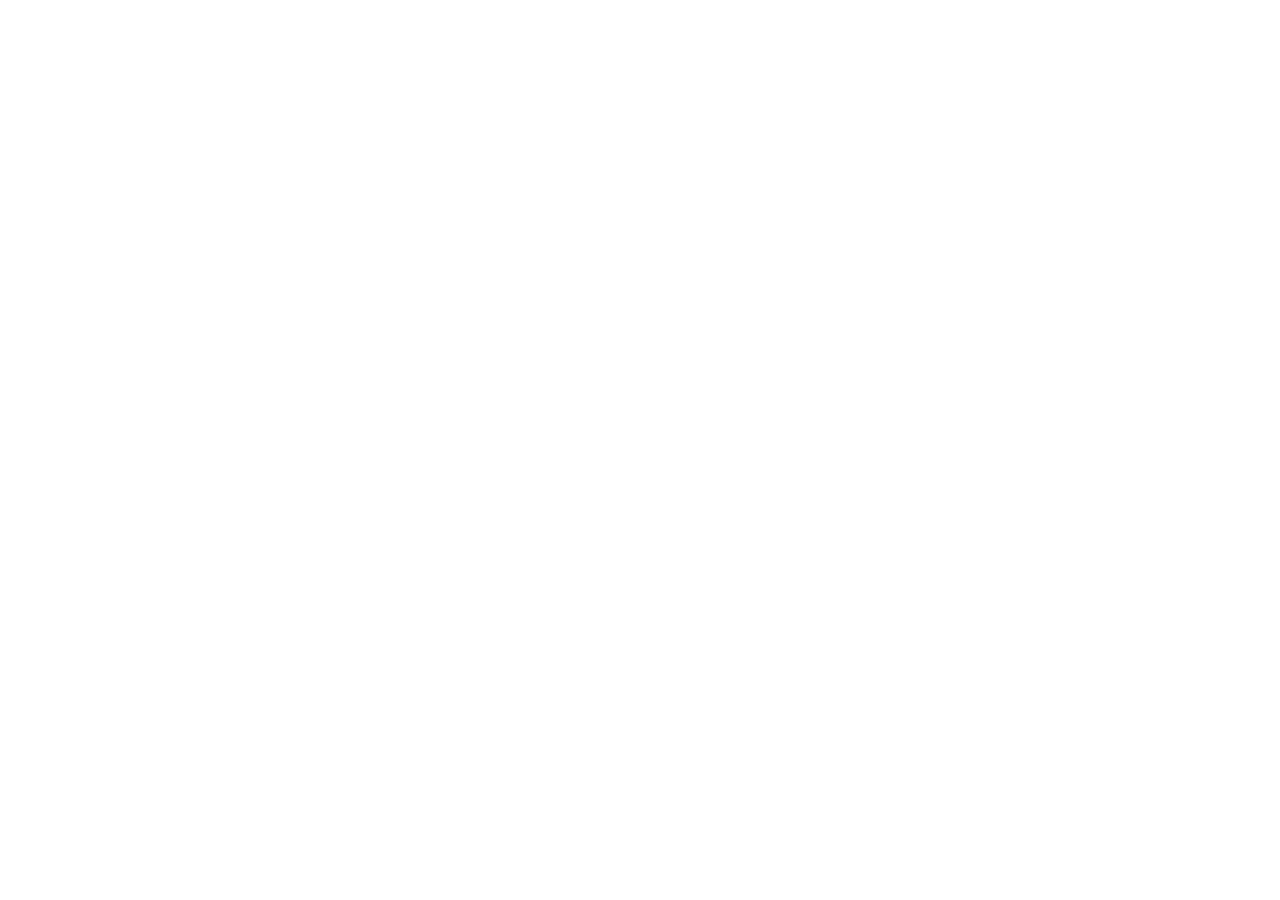
==== src/main/resources/META-INF/resources/index.html @ 648293f1 "✨ feat: Adicionando estrutura de arquivos do front-end" ====
<!DOCTYPE html>
<html lang="pt-BR">
<head>
    <meta charset="UTF-8">
    <meta name="viewport" content="width=device-width, initial-scale=1.0">
    <title>Ninju - Login</title>
    <link rel="stylesheet" href="css/global.css">
    <link rel="stylesheet" href="css/login.css">
</head>
<body>

    <!-- TODO: formulário de login (email + senha) -->

    <script src="js/auth.js"></script>
    <script src="js/login.js"></script>
</body>
</html>
---- src/main/resources/META-INF/resources/css/global.css ----
/* Estilos globais — aplicados em todas as páginas */

/* TODO: reset, fontes, cores da marca, layout base, navbar, botões, tabelas */
---- src/main/resources/META-INF/resources/css/login.css ----
/* Estilos exclusivos da tela de login */

/* TODO: centralizar formulário, estilizar campos e botão de entrar */
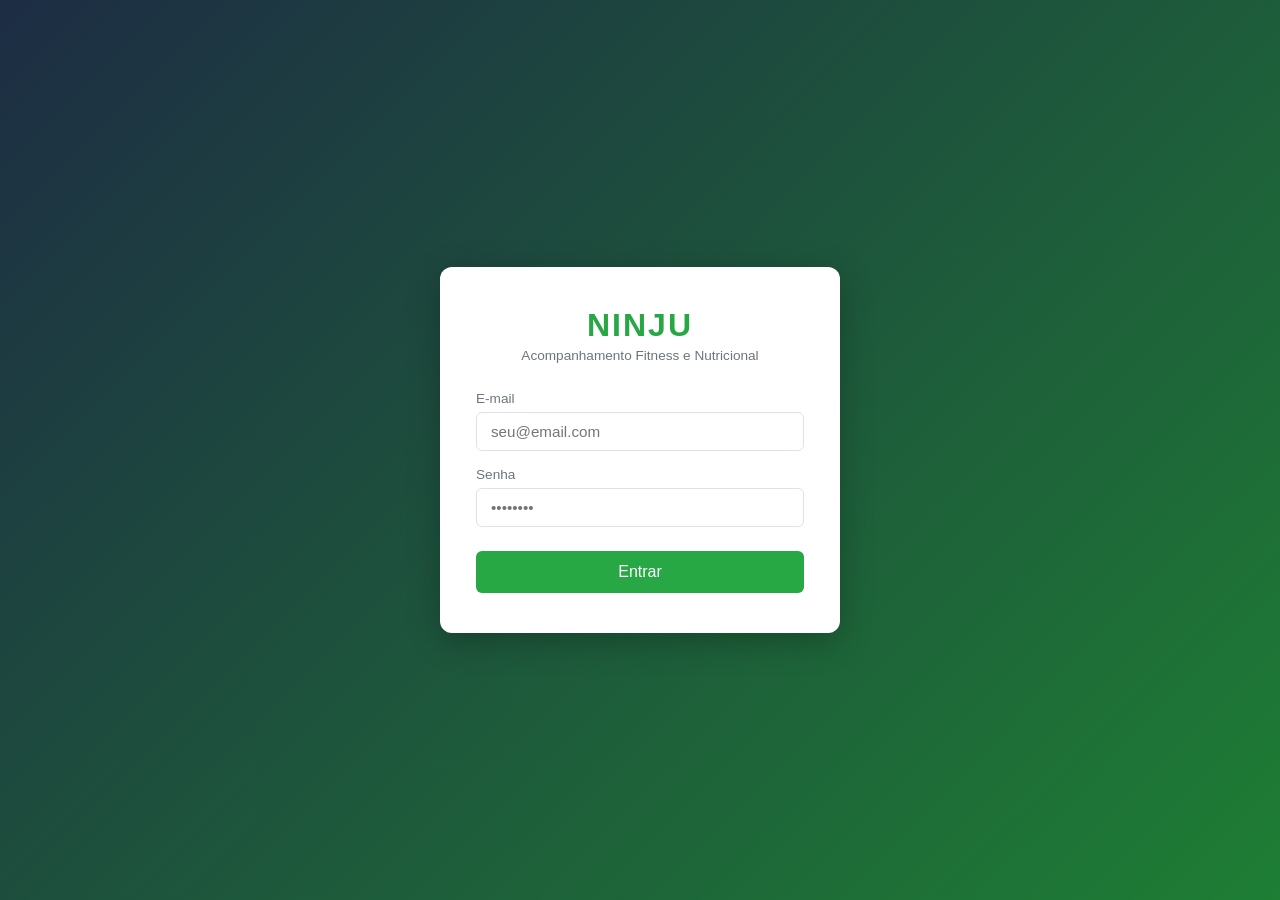
==== commit cd54f1bb: "✨ feat: Implementando front-end e corrigindo cast de JWT no DailyLogController" ====
--- a/src/main/resources/META-INF/resources/index.html
+++ b/src/main/resources/META-INF/resources/index.html
@@ -8,10 +8,29 @@
     <link rel="stylesheet" href="css/login.css">
 </head>
 <body>
+    <div class="login-box">
+        <div class="login-logo">
+            <h1>NINJU</h1>
+            <p>Acompanhamento Fitness e Nutricional</p>
+        </div>
 
-    <!-- TODO: formulário de login (email + senha) -->
+        <div id="alert" class="alert alert-error"></div>
+
+        <form id="loginForm">
+            <div class="form-group">
+                <label for="email">E-mail</label>
+                <input type="email" id="email" class="form-control" placeholder="seu@email.com" required>
+            </div>
+            <div class="form-group">
+                <label for="password">Senha</label>
+                <input type="password" id="password" class="form-control" placeholder="••••••••" required>
+            </div>
+            <button type="submit" class="btn btn-primary">Entrar</button>
+        </form>
+    </div>
 
     <script src="js/auth.js"></script>
+    <script src="js/api.js"></script>
     <script src="js/login.js"></script>
 </body>
 </html>
--- a/src/main/resources/META-INF/resources/css/global.css
+++ b/src/main/resources/META-INF/resources/css/global.css
@@ -1,3 +1,357 @@
-/* Estilos globais — aplicados em todas as páginas */
-
-/* TODO: reset, fontes, cores da marca, layout base, navbar, botões, tabelas */
+* {
+    margin: 0;
+    padding: 0;
+    box-sizing: border-box;
+}
+
+:root {
+    --primary: #28a745;
+    --primary-dark: #1e7e34;
+    --nav-bg: #1d2d44;
+    --nav-text: #c8d6e5;
+    --page-bg: #f5f7fa;
+    --card-bg: #ffffff;
+    --text: #333333;
+    --text-muted: #6c757d;
+    --border: #dee2e6;
+    --danger: #dc3545;
+    --warning: #ffc107;
+    --shadow: 0 2px 8px rgba(0,0,0,0.08);
+}
+
+body {
+    font-family: 'Segoe UI', Tahoma, Geneva, Verdana, sans-serif;
+    background-color: var(--page-bg);
+    color: var(--text);
+    min-height: 100vh;
+}
+
+/* ── Navbar ── */
+.navbar {
+    background-color: var(--nav-bg);
+    padding: 0 24px;
+    display: flex;
+    align-items: center;
+    justify-content: space-between;
+    height: 60px;
+    position: sticky;
+    top: 0;
+    z-index: 100;
+    box-shadow: 0 2px 6px rgba(0,0,0,0.3);
+}
+
+.navbar-brand {
+    color: var(--primary);
+    font-size: 1.4rem;
+    font-weight: 700;
+    text-decoration: none;
+    letter-spacing: 1px;
+}
+
+.navbar-links {
+    display: flex;
+    align-items: center;
+    gap: 4px;
+    list-style: none;
+}
+
+.navbar-links a {
+    color: var(--nav-text);
+    text-decoration: none;
+    padding: 8px 14px;
+    border-radius: 6px;
+    font-size: 0.9rem;
+    transition: background 0.2s;
+}
+
+.navbar-links a:hover,
+.navbar-links a.active {
+    background-color: rgba(255,255,255,0.1);
+    color: #fff;
+}
+
+.navbar-user {
+    display: flex;
+    align-items: center;
+    gap: 12px;
+    color: var(--nav-text);
+    font-size: 0.85rem;
+}
+
+.btn-logout {
+    background: transparent;
+    border: 1px solid rgba(255,255,255,0.2);
+    color: var(--nav-text);
+    padding: 6px 12px;
+    border-radius: 6px;
+    cursor: pointer;
+    font-size: 0.85rem;
+    transition: all 0.2s;
+}
+
+.btn-logout:hover {
+    background: var(--danger);
+    border-color: var(--danger);
+    color: #fff;
+}
+
+/* ── Container ── */
+.container {
+    max-width: 1100px;
+    margin: 0 auto;
+    padding: 32px 24px;
+}
+
+/* ── Page title ── */
+.page-title {
+    font-size: 1.6rem;
+    font-weight: 600;
+    margin-bottom: 24px;
+    color: var(--text);
+}
+
+/* ── Card ── */
+.card {
+    background: var(--card-bg);
+    border-radius: 10px;
+    padding: 24px;
+    box-shadow: var(--shadow);
+    margin-bottom: 24px;
+}
+
+.card-title {
+    font-size: 1.1rem;
+    font-weight: 600;
+    margin-bottom: 16px;
+    color: var(--text);
+    border-bottom: 2px solid var(--primary);
+    padding-bottom: 8px;
+}
+
+/* ── Buttons ── */
+.btn {
+    display: inline-block;
+    padding: 9px 18px;
+    border-radius: 6px;
+    border: none;
+    cursor: pointer;
+    font-size: 0.9rem;
+    font-weight: 500;
+    text-decoration: none;
+    transition: all 0.2s;
+}
+
+.btn-primary {
+    background-color: var(--primary);
+    color: #fff;
+}
+
+.btn-primary:hover {
+    background-color: var(--primary-dark);
+}
+
+.btn-danger {
+    background-color: var(--danger);
+    color: #fff;
+}
+
+.btn-danger:hover {
+    background-color: #b02a37;
+}
+
+.btn-secondary {
+    background-color: #6c757d;
+    color: #fff;
+}
+
+.btn-secondary:hover {
+    background-color: #545b62;
+}
+
+.btn-sm {
+    padding: 5px 10px;
+    font-size: 0.8rem;
+}
+
+/* ── Forms ── */
+.form-group {
+    margin-bottom: 16px;
+}
+
+.form-group label {
+    display: block;
+    font-size: 0.85rem;
+    font-weight: 500;
+    margin-bottom: 6px;
+    color: var(--text-muted);
+}
+
+.form-control {
+    width: 100%;
+    padding: 10px 14px;
+    border: 1px solid var(--border);
+    border-radius: 6px;
+    font-size: 0.95rem;
+    transition: border-color 0.2s;
+    background: #fff;
+    color: var(--text);
+}
+
+.form-control:focus {
+    outline: none;
+    border-color: var(--primary);
+    box-shadow: 0 0 0 3px rgba(40,167,69,0.15);
+}
+
+textarea.form-control {
+    resize: vertical;
+    min-height: 100px;
+}
+
+select.form-control {
+    cursor: pointer;
+}
+
+.form-row {
+    display: grid;
+    grid-template-columns: 1fr 1fr;
+    gap: 16px;
+}
+
+/* ── Table ── */
+.table-wrapper {
+    overflow-x: auto;
+}
+
+table {
+    width: 100%;
+    border-collapse: collapse;
+    font-size: 0.9rem;
+}
+
+thead th {
+    background-color: #f0f4f8;
+    padding: 12px 14px;
+    text-align: left;
+    font-weight: 600;
+    color: var(--text-muted);
+    border-bottom: 2px solid var(--border);
+}
+
+tbody td {
+    padding: 12px 14px;
+    border-bottom: 1px solid var(--border);
+    vertical-align: middle;
+}
+
+tbody tr:last-child td {
+    border-bottom: none;
+}
+
+tbody tr:hover {
+    background-color: #f8f9fa;
+}
+
+/* ── Alerts ── */
+.alert {
+    padding: 12px 16px;
+    border-radius: 6px;
+    font-size: 0.9rem;
+    margin-bottom: 16px;
+    display: none;
+}
+
+.alert-error {
+    background-color: #f8d7da;
+    color: #721c24;
+    border: 1px solid #f5c6cb;
+}
+
+.alert-success {
+    background-color: #d4edda;
+    color: #155724;
+    border: 1px solid #c3e6cb;
+}
+
+.alert.show {
+    display: block;
+}
+
+/* ── Badge ── */
+.badge {
+    display: inline-block;
+    padding: 3px 8px;
+    border-radius: 12px;
+    font-size: 0.75rem;
+    font-weight: 600;
+}
+
+.badge-admin {
+    background-color: #cce5ff;
+    color: #004085;
+}
+
+.badge-user {
+    background-color: #d4edda;
+    color: #155724;
+}
+
+/* ── Empty state ── */
+.empty-state {
+    text-align: center;
+    padding: 40px;
+    color: var(--text-muted);
+    font-size: 0.95rem;
+}
+
+/* ── Modal ── */
+.modal-overlay {
+    display: none;
+    position: fixed;
+    inset: 0;
+    background: rgba(0,0,0,0.5);
+    z-index: 200;
+    align-items: center;
+    justify-content: center;
+}
+
+.modal-overlay.show {
+    display: flex;
+}
+
+.modal {
+    background: #fff;
+    border-radius: 10px;
+    padding: 28px;
+    width: 100%;
+    max-width: 480px;
+    box-shadow: 0 8px 32px rgba(0,0,0,0.2);
+}
+
+.modal-header {
+    display: flex;
+    justify-content: space-between;
+    align-items: center;
+    margin-bottom: 20px;
+}
+
+.modal-title {
+    font-size: 1.1rem;
+    font-weight: 600;
+}
+
+.modal-close {
+    background: none;
+    border: none;
+    font-size: 1.4rem;
+    cursor: pointer;
+    color: var(--text-muted);
+    line-height: 1;
+}
+
+.modal-footer {
+    display: flex;
+    justify-content: flex-end;
+    gap: 10px;
+    margin-top: 20px;
+}
--- a/src/main/resources/META-INF/resources/css/login.css
+++ b/src/main/resources/META-INF/resources/css/login.css
@@ -1,3 +1,41 @@
-/* Estilos exclusivos da tela de login */
+body {
+    display: flex;
+    align-items: center;
+    justify-content: center;
+    min-height: 100vh;
+    background: linear-gradient(135deg, #1d2d44 0%, #1e7e34 100%);
+}
 
-/* TODO: centralizar formulário, estilizar campos e botão de entrar */
+.login-box {
+    background: #fff;
+    border-radius: 12px;
+    padding: 40px 36px;
+    width: 100%;
+    max-width: 400px;
+    box-shadow: 0 8px 32px rgba(0,0,0,0.25);
+}
+
+.login-logo {
+    text-align: center;
+    margin-bottom: 28px;
+}
+
+.login-logo h1 {
+    font-size: 2rem;
+    font-weight: 700;
+    color: #28a745;
+    letter-spacing: 2px;
+}
+
+.login-logo p {
+    font-size: 0.85rem;
+    color: #6c757d;
+    margin-top: 4px;
+}
+
+.login-box .btn-primary {
+    width: 100%;
+    padding: 12px;
+    font-size: 1rem;
+    margin-top: 8px;
+}
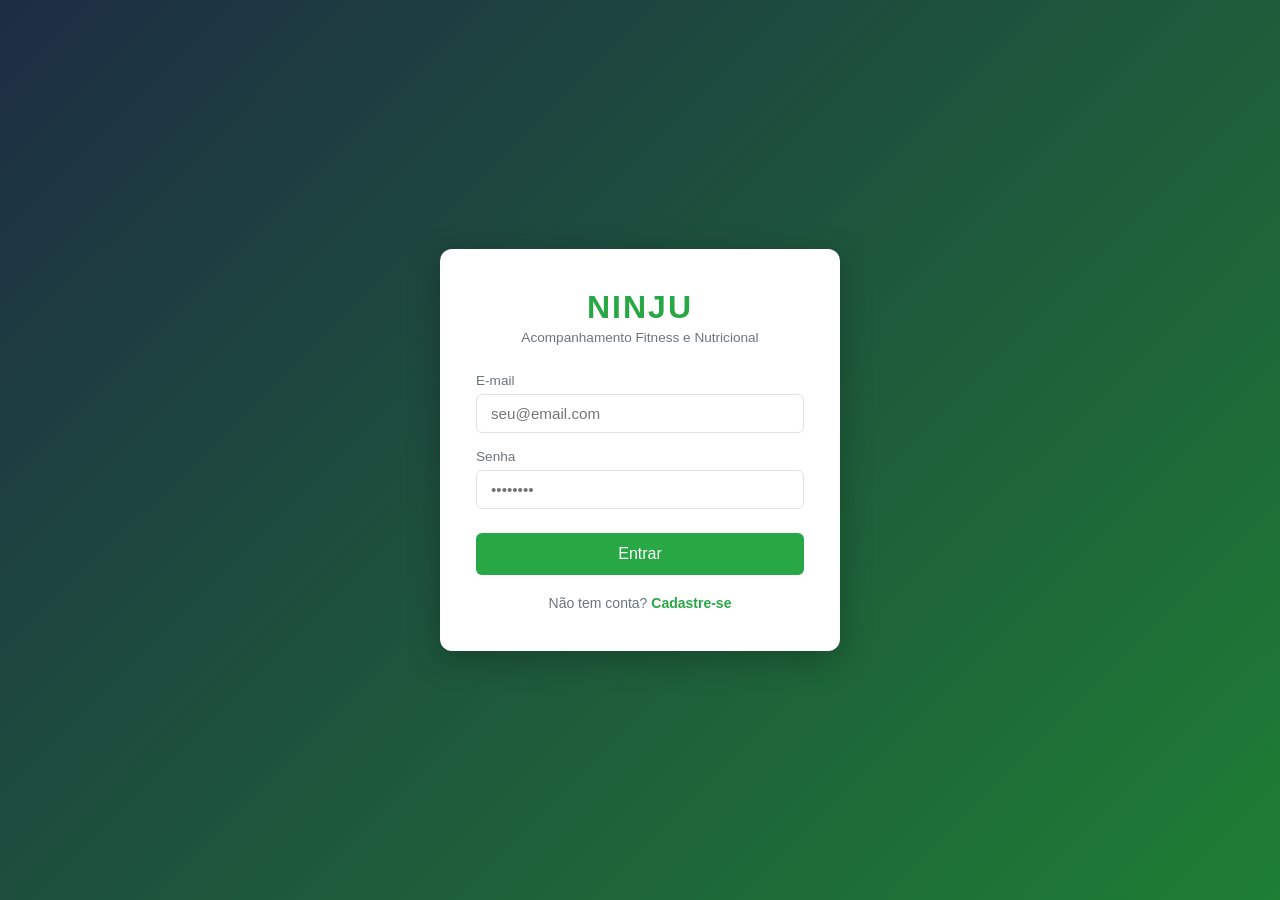
==== commit d41db6a3: "✨ feat: Adicionando página de cadastro para novos usuários" ====
--- a/src/main/resources/META-INF/resources/index.html
+++ b/src/main/resources/META-INF/resources/index.html
@@ -27,6 +27,8 @@
             </div>
             <button type="submit" class="btn btn-primary">Entrar</button>
         </form>
+
+        <p class="register-link">Não tem conta? <a href="/pages/register.html">Cadastre-se</a></p>
     </div>
 
     <script src="js/auth.js"></script>
--- a/src/main/resources/META-INF/resources/css/login.css
+++ b/src/main/resources/META-INF/resources/css/login.css
@@ -39,3 +39,20 @@
     font-size: 1rem;
     margin-top: 8px;
 }
+
+.register-link {
+    text-align: center;
+    margin-top: 20px;
+    font-size: 0.875rem;
+    color: #6c757d;
+}
+
+.register-link a {
+    color: #28a745;
+    text-decoration: none;
+    font-weight: 600;
+}
+
+.register-link a:hover {
+    text-decoration: underline;
+}
